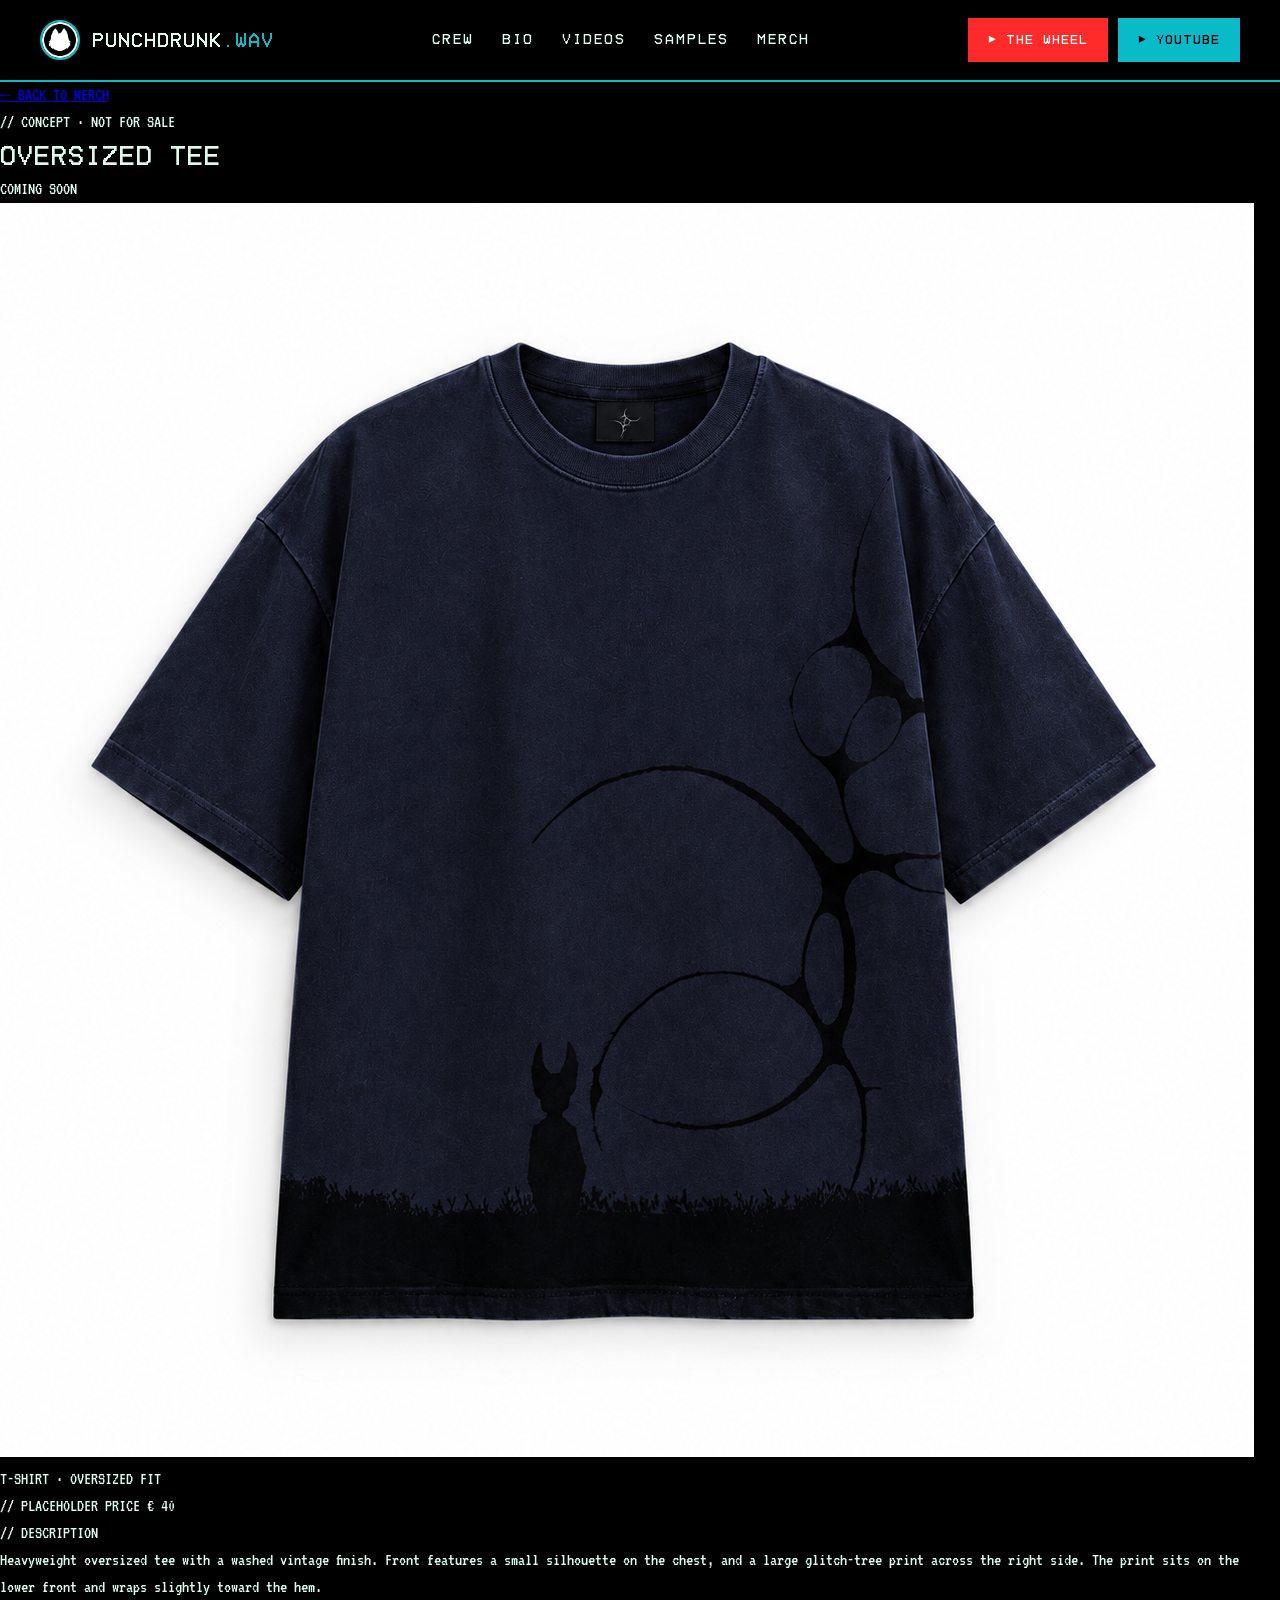
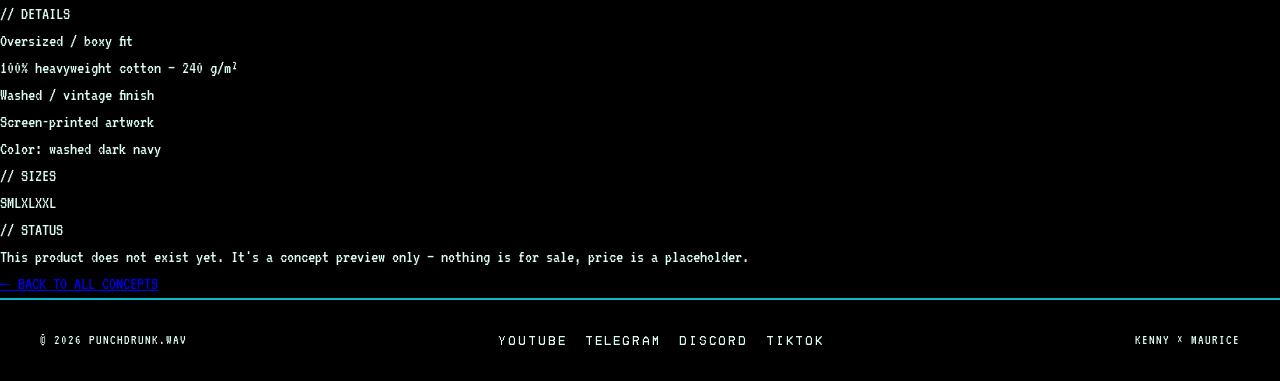
==== merch-1.html @ 46466e69 "Create merch-1.html" ====
<!DOCTYPE html>
<html lang="en">
<head>
<meta charset="UTF-8">
<meta name="viewport" content="width=device-width, initial-scale=1.0">
<title>OVERSIZED TEE — MERCH · PUNCHDRUNK.WAV</title>
<meta name="description" content="Concept preview — Oversized Tee. Coming soon.">
<link rel="icon" href="logo.png" type="image/png">
<link rel="preconnect" href="https://fonts.googleapis.com">
<link rel="preconnect" href="https://fonts.gstatic.com" crossorigin>
<link href="https://fonts.googleapis.com/css2?family=Press+Start+2P&family=VT323&display=swap" rel="stylesheet">
<link rel="stylesheet" href="style.css">
</head>
<body>

<header class="header">
  <div class="logo">
    <img src="logo.png" alt="PUNCHDRUNK.WAV" class="logo-img">
    <span class="logo-text">PUNCHDRUNK<span class="accent">.WAV</span></span>
  </div>
  <nav class="nav">
    <a href="index.html#crew">CREW</a>
    <a href="index.html#bio">BIO</a>
    <a href="index.html#videos">VIDEOS</a>
    <a href="samples.html">SAMPLES</a>
    <a href="merch.html">MERCH</a>
  </nav>
  <div class="header-cta">
    <a href="https://punchdrunkofc.github.io/punchdrunksite/" target="_blank" rel="noopener" class="cta-btn cta-btn-arg" title="you were not supposed to find this">▶ THE WHEEL</a>
    <a href="https://www.youtube.com/@PUNCHDRUNKwav/videos" target="_blank" rel="noopener" class="cta-btn">▶ YOUTUBE</a>
  </div>
</header>

<section class="product-hero">
  <div class="product-hero-inner">
    <a href="merch.html" class="product-back">← BACK TO MERCH</a>
    <div class="product-tag">// CONCEPT · NOT FOR SALE</div>
    <h1 class="product-title">OVERSIZED TEE</h1>
    <div class="product-status">COMING SOON</div>
  </div>
</section>

<section class="product-section">
  <div class="product-inner">
    <div class="product-gallery">
      <img src="shirt.png" alt="Oversized Tee" class="product-main-img">
    </div>

    <div class="product-meta">
      <div class="product-meta-cat">T-SHIRT · OVERSIZED FIT</div>

      <div class="product-price">
        <span class="product-price-label">// PLACEHOLDER PRICE</span>
        <span class="product-price-value">€ 40</span>
      </div>

      <div class="product-block">
        <div class="product-block-label">// DESCRIPTION</div>
        <p>
          Heavyweight oversized tee with a washed vintage finish. Front features a small
          silhouette on the chest, and a large glitch-tree print across the right side.
          The print sits on the lower front and wraps slightly toward the hem.
        </p>
      </div>

      <div class="product-block">
        <div class="product-block-label">// DETAILS</div>
        <ul class="product-list">
          <li>Oversized / boxy fit</li>
          <li>100% heavyweight cotton — 240 g/m²</li>
          <li>Washed / vintage finish</li>
          <li>Screen-printed artwork</li>
          <li>Color: washed dark navy</li>
        </ul>
      </div>

      <div class="product-block">
        <div class="product-block-label">// SIZES</div>
        <div class="product-sizes">
          <span>S</span><span>M</span><span>L</span><span>XL</span><span>XXL</span>
        </div>
      </div>

      <div class="product-block">
        <div class="product-block-label">// STATUS</div>
        <p class="product-warning">
          This product does not exist yet. It's a concept preview only —
          nothing is for sale, price is a placeholder.
        </p>
      </div>

      <a href="merch.html" class="product-cta">← BACK TO ALL CONCEPTS</a>
    </div>
  </div>
</section>

<footer class="footer">
  <div class="footer-inner">
    <div>© 2026 PUNCHDRUNK.WAV</div>
    <div class="footer-links">
      <a href="https://www.youtube.com/@PUNCHDRUNKwav/videos" target="_blank" rel="noopener">YOUTUBE</a>
      <a href="https://t.me/LONGTAILSTRAXX" target="_blank" rel="noopener">TELEGRAM</a>
      <a href="https://discord.com/invite/Pcs42mGGD7" target="_blank" rel="noopener">DISCORD</a>
      <a href="https://www.tiktok.com/@punchdrunk.wav" target="_blank" rel="noopener">TIKTOK</a>
    </div>
    <div>KENNY × MAURICE</div>
  </div>
</footer>

</body>
</html>
---- style.css ----
/* ================================================================
   PUNCHDRUNK.WAV — style
   Font: Home Video Bold
   Palette: чёрный фон + Strong Cyan / Electric Sapphire / Frozen Water
   ================================================================ */

@font-face {
  font-family: 'Home Video';
  src: url('HomeVideo-Bold.ttf') format('truetype');
  font-weight: bold;
  font-style: normal;
  font-display: swap;
}

:root {
  --bg:      #000000;
  --bg-2:    #050505;
  --panel:   #0a0a0a;

  --fg:      #D9FCED;
  --dim:     #1a1a1a;
  --muted:   #6a8bb8;

  --accent:  #09BBC8;
  --accent-2:#405FFA;
  --accent-3:#383664;

  --kenny:   #61ad73;
  --maurice: #ff7a1a;

  --arg:     #ff2a2a;
}

* { margin: 0; padding: 0; box-sizing: border-box; }
html { scroll-behavior: smooth; }

body {
  background: var(--bg);
  color: var(--fg);
  font-family: "VT323", "Courier New", monospace;
  font-size: 18px;
  line-height: 1.5;
  overflow-x: hidden;
}

h1, h2, h3,
.logo-text,
.btn,
.section-title,
.hero-char-name,
.crew-name,
.contact-icon,
.show-date,
.show-status,
.cta-btn,
.video-title,
.footer-links a,
.marquee-track {
  font-family: 'Home Video', "Courier New", monospace;
  letter-spacing: 1px;
  font-weight: bold;
}

/* ---------- HEADER ---------- */
.header {
  display: flex;
  justify-content: space-between;
  align-items: center;
  padding: 18px 40px;
  background: rgba(0, 0, 0, 0.95);
  border-bottom: 2px solid var(--accent);
  position: sticky;
  top: 0;
  z-index: 100;
  backdrop-filter: blur(8px);
}

.logo { display: flex; align-items: center; gap: 12px; font-size: 20px; }

.logo-img {
  width: 40px;
  height: 40px;
  display: block;
  border-radius: 50%;
  border: 2px solid var(--accent);
  transition: transform 0.3s ease, filter 0.3s ease, box-shadow 0.3s ease;
}

.logo:hover .logo-img {
  transform: rotate(-12deg) scale(1.08);
  box-shadow: 0 0 15px rgba(9, 187, 200, 0.7);
}

.logo-text { color: var(--fg); }
.logo-text .accent { color: var(--accent); }

.nav { display: flex; gap: 28px; font-family: 'Home Video', monospace; font-size: 14px; }

.nav a {
  color: var(--fg);
  text-decoration: none;
  letter-spacing: 2px;
  transition: color 0.2s;
}

.nav a:hover { color: var(--accent); }

/* ---------- HEADER CTA BUTTONS ---------- */
.header-cta {
  display: flex;
  gap: 10px;
  align-items: center;
}

.cta-btn {
  background: var(--accent);
  color: #000;
  padding: 10px 18px;
  text-decoration: none;
  font-size: 13px;
  letter-spacing: 1px;
  border: 2px solid var(--accent);
  transition: all 0.15s;
  white-space: nowrap;
}

.cta-btn:hover {
  background: transparent;
  color: var(--accent);
  box-shadow: 0 0 20px rgba(9, 187, 200, 0.6);
}

/* Кнопка THE WHEEL — красная, пульсирует */
.cta-btn-arg {
  background: var(--arg);
  color: #fff;
  border-color: var(--arg);
  animation: arg-pulse 3s ease-in-out infinite;
}

.cta-btn-arg:hover {
  background: transparent;
  color: var(--arg);
  box-shadow: 0 0 25px rgba(255, 42, 42, 0.85);
}

@keyframes arg-pulse {
  0%, 100% { box-shadow: 0 0 0 rgba(255, 42, 42, 0.0); }
  50%      { box-shadow: 0 0 18px rgba(255, 42, 42, 0.7); }
}

/* ---------- HERO ---------- */
.hero {
  padding: 70px 40px;
  background:
    radial-gradient(ellipse at 20% 50%, rgba(97, 173, 115, 0.10) 0%, transparent 50%),
    radial-gradient(ellipse at 80% 50%, rgba(255, 122, 26, 0.10) 0%, transparent 50%),
    radial-gradient(ellipse at 50% 50%, rgba(64, 95, 250, 0.15) 0%, transparent 70%),
    var(--bg);
}

.hero-inner {
  max-width: 1300px;
  margin: 0 auto;
  display: grid;
  grid-template-columns: 1fr 1.4fr 1fr;
  gap: 30px;
  align-items: center;
}

.hero-character {
  padding: 30px 20px;
  border: 2px solid var(--dim);
  text-align: center;
  transition: all 0.3s;
}

.hero-character.kenny {
  border-color: var(--kenny);
  box-shadow: 0 0 30px rgba(97, 173, 115, 0.25);
  background: rgba(97, 173, 115, 0.06);
}

.hero-character.maurice {
  border-color: var(--maurice);
  box-shadow: 0 0 30px rgba(255, 122, 26, 0.25);
  background: rgba(255, 122, 26, 0.06);
}

.hero-char-tag {
  font-family: "Press Start 2P", monospace;
  font-size: 10px;
  letter-spacing: 3px;
  margin-bottom: 14px;
}

.hero-character.kenny .hero-char-tag { color: var(--kenny); }
.hero-character.maurice .hero-char-tag { color: var(--maurice); }

.hero-char-name { font-size: 44px; line-height: 1; margin-bottom: 14px; }

.hero-character.kenny .hero-char-name {
  color: var(--kenny);
  text-shadow: 0 0 20px rgba(97, 173, 115, 0.6);
}

.hero-character.maurice .hero-char-name {
  color: var(--maurice);
  text-shadow: 0 0 20px rgba(255, 122, 26, 0.6);
}

.hero-char-desc { font-size: 13px; letter-spacing: 2px; color: var(--muted); }

.hero-center { text-align: center; }

.hero-tag {
  font-family: "Press Start 2P", monospace;
  font-size: 11px;
  color: var(--accent);
  margin-bottom: 18px;
  letter-spacing: 3px;
}

.hero-title {
  font-size: 84px;
  line-height: 0.95;
  color: var(--fg);
  margin-bottom: 12px;
  text-transform: uppercase;
}

.hero-sub {
  font-size: 20px;
  color: var(--accent-2);
  margin-bottom: 28px;
  letter-spacing: 3px;
  font-family: 'Home Video', monospace;
}

.hero-buttons {
  display: flex;
  gap: 12px;
  justify-content: center;
  margin-bottom: 28px;
  flex-wrap: wrap;
}

.btn {
  display: inline-block;
  padding: 14px 24px;
  font-size: 14px;
  letter-spacing: 2px;
  text-decoration: none;
  border: 2px solid;
  transition: all 0.15s;
  font-family: 'Home Video', monospace;
  cursor: pointer;
}

.btn-primary {
  background: var(--accent);
  color: #000;
  border-color: var(--accent);
}

.btn-primary:hover {
  background: transparent;
  color: var(--accent);
  box-shadow: 0 0 25px rgba(9, 187, 200, 0.7);
}

.btn-secondary {
  background: transparent;
  color: var(--fg);
  border-color: var(--accent-2);
}

.btn-secondary:hover {
  background: var(--accent-2);
  color: #000;
  box-shadow: 0 0 25px rgba(64, 95, 250, 0.6);
}

.hero-platforms {
  display: flex;
  gap: 14px;
  justify-content: center;
  flex-wrap: wrap;
  font-size: 12px;
  letter-spacing: 2px;
}

.hero-platforms span { color: var(--muted); }

.hero-platforms a {
  color: var(--accent);
  text-decoration: none;
  border-bottom: 1px dashed var(--accent);
  transition: all 0.2s;
}

.hero-platforms a:hover { color: var(--accent-2); border-bottom-color: var(--accent-2); }

/* ---------- GLITCH ---------- */
.glitch { position: relative; display: inline-block; }

.glitch::before,
.glitch::after {
  content: attr(data-text);
  position: absolute;
  left: 0; top: 0;
  width: 100%;
  overflow: hidden;
  pointer-events: none;
}

.glitch::before { color: var(--accent-2); animation: glitch-1 2s infinite linear alternate-reverse; z-index: -1; }
.glitch::after  { color: var(--accent);   animation: glitch-2 3s infinite linear alternate-reverse; z-index: -2; }

@keyframes glitch-1 {
  0%, 100% { transform: translate(0); }
  20% { transform: translate(-4px, 2px); }
  40% { transform: translate(-2px, -2px); }
  60% { transform: translate(4px, 2px); }
  80% { transform: translate(2px, -4px); }
}

@keyframes glitch-2 {
  0%, 100% { transform: translate(0); }
  25% { transform: translate(4px, -2px); }
  50% { transform: translate(-4px, 2px); }
  75% { transform: translate(2px, 4px); }
}

/* ---------- MARQUEE ---------- */
.marquee {
  background: var(--accent);
  color: #000;
  padding: 12px 0;
  overflow: hidden;
  white-space: nowrap;
  border-top: 2px solid var(--accent);
  border-bottom: 2px solid var(--accent);
}

.marquee-track {
  display: inline-block;
  animation: marquee 40s linear infinite;
  font-size: 20px;
  letter-spacing: 2px;
}

.marquee-track span { padding-right: 40px; }

@keyframes marquee {
  0% { transform: translateX(0); }
  100% { transform: translateX(-50%); }
}

/* ---------- SECTION ---------- */
.section { padding: 70px 40px; background: var(--bg); }
.section-dark { background: var(--bg-2); }
.section-inner { max-width: 1100px; margin: 0 auto; }

.section-tag {
  font-family: "Press Start 2P", monospace;
  font-size: 11px;
  color: var(--accent);
  margin-bottom: 14px;
  letter-spacing: 3px;
}

.section-title {
  font-size: 56px;
  color: var(--fg);
  margin-bottom: 44px;
  letter-spacing: -1px;
}

.section-title .accent { color: var(--accent); }

/* ---------- CREW ---------- */
.crew-grid { display: grid; grid-template-columns: 1fr 1fr; gap: 24px; }

.crew-card {
  border: 2px solid var(--dim);
  padding: 24px;
  display: flex;
  gap: 20px;
  align-items: flex-start;
  transition: all 0.3s;
  background: rgba(10, 10, 10, 0.6);
}

.crew-card.kenny { border-color: rgba(97, 173, 115, 0.5); }
.crew-card.maurice { border-color: rgba(255, 122, 26, 0.5); }

.crew-card.kenny:hover {
  border-color: var(--kenny);
  box-shadow: 0 0 30px rgba(97, 173, 115, 0.35);
  transform: translateY(-3px);
}

.crew-card.maurice:hover {
  border-color: var(--maurice);
  box-shadow: 0 0 30px rgba(255, 122, 26, 0.35);
  transform: translateY(-3px);
}

/* ---------- АВАТАРКИ ---------- */
.crew-avatar {
  width: 110px;
  height: 110px;
  flex-shrink: 0;
  border-radius: 50%;
  border: 3px solid;
  overflow: hidden;
  position: relative;
  background: #0a0a0a;
}

.kenny-avatar {
  border-color: var(--kenny);
  box-shadow: 0 0 25px rgba(97, 173, 115, 0.6);
}

.maurice-avatar {
  border-color: var(--maurice);
  box-shadow: 0 0 25px rgba(255, 122, 26, 0.6);
}

.crew-photo {
  position: absolute;
  top: 0;
  left: 0;
  width: 100%;
  height: 100%;
  object-fit: cover;
  display: block;
  pointer-events: none;
}

.crew-photo-kenny {
  object-position: 20% 20%;
  transform: scale(2.0);
  transform-origin: 20% 20%;
}

.crew-photo-maurice {
  object-position: 75% 15%;
  transform: scale(2.0);
  transform-origin: 75% 15%;
}

.crew-info { flex: 1; }

.crew-name { font-size: 32px; color: var(--fg); margin-bottom: 6px; }

.crew-role {
  font-family: "Press Start 2P", monospace;
  font-size: 9px;
  letter-spacing: 2px;
  color: var(--muted);
  margin-bottom: 14px;
}

.crew-card.kenny .crew-role { color: var(--kenny); }
.crew-card.maurice .crew-role { color: var(--maurice); }

.crew-bio { font-size: 16px; line-height: 1.6; color: #b8d8e8; margin-bottom: 16px; }

.crew-tags { display: flex; gap: 8px; flex-wrap: wrap; }

.tag {
  font-family: 'Home Video', monospace;
  font-size: 11px;
  letter-spacing: 1px;
  padding: 4px 10px;
  border: 1px solid;
}

.kenny-tag { color: var(--kenny); border-color: var(--kenny); background: rgba(97, 173, 115, 0.1); }
.maurice-tag { color: var(--maurice); border-color: var(--maurice); background: rgba(255, 122, 26, 0.1); }

/* ---------- BIO ---------- */
.bio-grid {
  display: grid;
  grid-template-columns: 2fr 1fr;
  gap: 40px;
  align-items: start;
}

.bio-text p {
  font-size: 18px;
  line-height: 1.7;
  color: #b8d8e8;
  margin-bottom: 18px;
}

.bio-lead {
  font-size: 22px !important;
  line-height: 1.5 !important;
  color: var(--fg) !important;
  border-left: 3px solid var(--accent);
  padding-left: 18px;
  margin-bottom: 26px !important;
}

.bio-lead strong {
  color: var(--accent);
  font-weight: normal;
}

.bio-text p strong {
  color: var(--accent-2);
  font-weight: normal;
}

.bio-link {
  color: var(--accent);
  text-decoration: none;
  border-bottom: 1px dashed var(--accent);
  transition: all 0.2s;
}

.bio-link:hover {
  color: var(--accent-2);
  border-bottom-color: var(--accent-2);
}

.bio-facts {
  display: flex;
  flex-direction: column;
  gap: 14px;
}

.bio-fact {
  border: 2px solid var(--dim);
  padding: 14px 18px;
  background: rgba(10, 10, 10, 0.6);
  transition: all 0.2s;
}

.bio-fact:hover {
  border-color: var(--accent);
  box-shadow: 0 0 20px rgba(9, 187, 200, 0.3);
}

.bio-fact-label {
  font-family: "Press Start 2P", monospace;
  font-size: 9px;
  letter-spacing: 2px;
  color: var(--accent);
  margin-bottom: 8px;
}

.bio-fact-value {
  font-family: 'Home Video', monospace;
  font-size: 15px;
  color: var(--fg);
  letter-spacing: 1px;
  line-height: 1.3;
}

@media (max-width: 900px) {
  .bio-grid {
    grid-template-columns: 1fr;
    gap: 28px;
  }
}

/* ---------- VIDEOS ---------- */
.videos {
  display: grid;
  grid-template-columns: repeat(auto-fit, minmax(300px, 1fr));
  gap: 22px;
}

.video-card {
  display: block;
  text-decoration: none;
  background: rgba(10, 10, 10, 0.6);
  border: 2px solid var(--dim);
  transition: all 0.25s;
  color: var(--fg);
  overflow: hidden;
  cursor: pointer;
}

.video-card:hover {
  border-color: var(--accent);
  box-shadow: 0 0 30px rgba(9, 187, 200, 0.5);
  transform: translateY(-4px);
}

.video-thumb {
  width: 100%;
  aspect-ratio: 16 / 9;
  background: #050505;
  display: flex;
  align-items: center;
  justify-content: center;
  position: relative;
  overflow: hidden;
}

.video-preview {
  position: absolute;
  inset: 0;
  width: 100%;
  height: 100%;
  object-fit: cover;
  display: block;
  transition: transform 0.4s ease, filter 0.4s ease;
  filter: brightness(0.75) saturate(1.1);
}

.video-card:hover .video-preview {
  transform: scale(1.06);
  filter: brightness(0.95) saturate(1.25);
}

.video-overlay {
  position: absolute;
  inset: 0;
  background:
    repeating-linear-gradient(
      0deg,
      rgba(0,0,0,0.15) 0px,
      rgba(0,0,0,0.15) 1px,
      transparent 1px,
      transparent 3px
    ),
    radial-gradient(circle at center, transparent 30%, rgba(0,0,0,0.55) 100%);
  pointer-events: none;
  z-index: 1;
}

.video-play {
  position: relative;
  z-index: 2;
  font-size: 56px;
  color: var(--accent);
  text-shadow: 0 0 25px var(--accent), 0 0 50px rgba(9, 187, 200, 0.6);
  transition: transform 0.25s;
}

.video-card:hover .video-play { transform: scale(1.2); }

.video-badge {
  position: absolute;
  top: 10px;
  left: 10px;
  background: var(--accent);
  color: #000;
  padding: 4px 10px;
  font-family: "Press Start 2P", monospace;
  font-size: 9px;
  z-index: 3;
}

.video-info { padding: 16px; }

.video-title { font-size: 18px; color: var(--fg); margin-bottom: 6px; }

.track-feat  { font-size: 12px; color: var(--accent-2); font-family: "VT323", monospace; }
.track-lyric { font-size: 12px; color: #ff2a2a;          font-family: "VT323", monospace; }

.video-meta { font-size: 12px; color: var(--muted); letter-spacing: 1px; }

/* ---------- SHOW MORE VIDEOS ---------- */
.videos-more {
  max-height: 0;
  overflow: hidden;
  opacity: 0;
  transition: max-height 0.7s ease, opacity 0.5s ease, margin-top 0.5s ease;
  margin-top: 0;
}

.videos-more.open {
  max-height: 4000px;
  opacity: 1;
  margin-top: 22px;
}

.videos-inner {
  display: grid;
  grid-template-columns: repeat(auto-fit, minmax(300px, 1fr));
  gap: 22px;
  padding-bottom: 4px;
}

.show-more-wrap {
  display: flex;
  justify-content: center;
  margin-top: 40px;
}

.show-more-btn {
  display: inline-flex;
  align-items: center;
  gap: 12px;
  padding: 16px 32px;
  background: transparent;
  color: var(--accent);
  border: 2px solid var(--accent);
  font-family: 'Home Video', monospace;
  font-size: 15px;
  letter-spacing: 3px;
  cursor: pointer;
  transition: all 0.2s ease;
  text-transform: uppercase;
}

.show-more-btn:hover {
  background: var(--accent);
  color: #000;
  box-shadow: 0 0 30px rgba(9, 187, 200, 0.6);
}

.show-more-btn .btn-arrow {
  display: inline-block;
  transition: transform 0.4s ease;
  font-size: 14px;
}

.show-more-btn.open .btn-arrow {
  transform: rotate(180deg);
}

@media (max-width: 600px) {
  .show-more-btn {
    font-size: 13px;
    padding: 14px 22px;
    letter-spacing: 2px;
  }
}

/* ---------- FOOTER ---------- */
.footer {
  background: #000000;
  color: var(--fg);
  padding: 30px 40px;
  border-top: 2px solid var(--accent);
}

.footer-inner {
  max-width: 1200px;
  margin: 0 auto;
  display: flex;
  justify-content: space-between;
  align-items: center;
  gap: 20px;
  flex-wrap: wrap;
  font-size: 14px;
  letter-spacing: 1px;
}

.footer-links { display: flex; gap: 18px; flex-wrap: wrap; }

.footer-links a {
  color: var(--fg);
  text-decoration: none;
  font-size: 12px;
  letter-spacing: 2px;
  transition: color 0.2s;
}

.footer-links a:hover { color: var(--accent); }

/* ---------- MOBILE ---------- */
@media (max-width: 900px) {
  .hero-inner { grid-template-columns: 1fr; text-align: center; }
  .hero-char-name { font-size: 36px; }
  .hero-title { font-size: 56px; }
  .crew-grid { grid-template-columns: 1fr; }
  .header { padding: 14px 20px; flex-wrap: wrap; gap: 12px; }
  .nav { gap: 16px; font-size: 12px; }
}

@media (max-width: 600px) {
  .header { padding: 12px 14px; flex-wrap: wrap; gap: 10px; }
  .nav { display: none; }
  .hero { padding: 40px 20px; }
  .hero-title { font-size: 40px; }
  .section { padding: 50px 20px; }
  .section-title { font-size: 36px; }
  .footer-inner { flex-direction: column; text-align: center; }
  .marquee-track { font-size: 16px; }

  .crew-avatar { width: 90px; height: 90px; }
  .logo-img { width: 34px; height: 34px; }

  .header-cta { gap: 6px; }
  .cta-btn {
    font-size: 11px;
    padding: 8px 12px;
    letter-spacing: 0.5px;
  }
}

/* ---------- VIDEO WINDOW (draggable + resizable) ---------- */
.video-window {
  position: fixed;
  bottom: 24px;
  right: 24px;
  width: 480px;
  height: 300px;
  min-width: 320px;
  min-height: 200px;
  max-width: calc(100vw - 20px);
  max-height: calc(100vh - 20px);
  background: #000;
  border: 2px solid var(--accent);
  box-shadow: 0 0 40px rgba(9, 187, 200, 0.5), 0 20px 60px rgba(0, 0, 0, 0.7);
  z-index: 500;
  display: none;
  flex-direction: column;
  overflow: hidden;
  user-select: none;
}

.video-window.open { display: flex; }

.video-window-bar {
  display: flex;
  align-items: center;
  justify-content: space-between;
  padding: 8px 12px;
  background: var(--accent);
  color: #000;
  cursor: grab;
  flex-shrink: 0;
  font-family: 'Home Video', monospace;
  font-size: 11px;
  letter-spacing: 2px;
  text-transform: uppercase;
}

.video-window-bar.dragging { cursor: grabbing; }

.video-window-title {
  overflow: hidden;
  white-space: nowrap;
  text-overflow: ellipsis;
  flex: 1;
  margin-right: 12px;
}

.video-window-close {
  width: 24px;
  height: 24px;
  background: #000;
  color: var(--accent);
  border: none;
  font-size: 13px;
  font-weight: bold;
  cursor: pointer;
  font-family: 'Home Video', monospace;
  transition: all 0.15s;
  line-height: 1;
  display: flex;
  align-items: center;
  justify-content: center;
  padding: 0;
  flex-shrink: 0;
}

.video-window-close:hover {
  background: var(--accent-2);
  color: #000;
}

.video-window-frame {
  flex: 1;
  width: 100%;
  background: #000;
  position: relative;
  overflow: hidden;
}

.video-window-frame iframe {
  width: 100%;
  height: 100%;
  border: 0;
  display: block;
}

.video-window-resize {
  position: absolute;
  bottom: 0;
  right: 0;
  width: 18px;
  height: 18px;
  cursor: nwse-resize;
  background:
    linear-gradient(135deg,
      transparent 0%,
      transparent 50%,
      var(--accent) 50%,
      var(--accent) 60%,
      transparent 60%,
      transparent 70%,
      var(--accent) 70%,
      var(--accent) 80%,
      transparent 80%
    );
  z-index: 10;
  opacity: 0.7;
  transition: opacity 0.2s;
}

.video-window-resize:hover { opacity: 1; }

@media (max-width: 700px) {
  .video-window {
    width: calc(100vw - 20px);
    height: 240px;
    right: 10px;
    bottom: 10px;
  }

  .video-window-bar { font-size: 10px; padding: 6px 10px; }
  .video-window-close { width: 22px; height: 22px; }
}

/* ---------- SAMPLES PAGE ---------- */
.hero-samples { padding: 70px 40px 60px; }

.hero-samples-desc {
  color: #b8d8e8;
  max-width: 640px;
  margin: 0 auto;
  font-size: 17px;
  line-height: 1.6;
}

/* ---------- SAMPLES NOTE ---------- */
.samples-note-section { padding: 0 40px 30px; }

.samples-note-box {
  border-left: 3px solid var(--accent);
  background: rgba(9, 187, 200, 0.06);
  padding: 20px 26px;
  max-width: 820px;
  margin: 0 auto;
}

.samples-note-tag {
  font-family: "Press Start 2P", monospace;
  font-size: 10px;
  color: var(--accent);
  letter-spacing: 3px;
  margin-bottom: 12px;
}

.samples-note-box p {
  font-size: 16px;
  line-height: 1.7;
  color: #b8d8e8;
  margin: 0;
}

.samples-note-box strong {
  color: var(--accent);
  font-weight: normal;
}

@media (max-width: 600px) {
  .samples-note-section { padding: 0 20px 20px; }
  .samples-note-box { padding: 16px 18px; }
  .samples-note-box p { font-size: 15px; }
}

.samples-grid {
  display: grid;
  grid-template-columns: repeat(auto-fit, minmax(280px, 1fr));
  gap: 24px;
}

.sample-card {
  display: flex;
  flex-direction: column;
  aspect-ratio: 1 / 1;
  text-decoration: none;
  color: #000;
  border: 2px solid #000;
  position: relative;
  overflow: hidden;
  transition: transform 0.25s ease, box-shadow 0.25s ease;
  padding: 22px;
}

.sample-card:hover {
  transform: translateY(-6px);
  box-shadow: 0 0 40px rgba(9, 187, 200, 0.6);
}

.sample-cyan      { background: #09BBC8; color: #000; }
.sample-sapphire  { background: #405FFA; color: #fff; border-color: #405FFA; }
.sample-kenny     { background: #61ad73; color: #000; border-color: #61ad73; }
.sample-maurice   { background: #ff7a1a; color: #000; border-color: #ff7a1a; }
.sample-indigo    { background: #383664; color: #fff; border-color: #383664; }

.sample-badge {
  position: absolute;
  top: 14px;
  right: 14px;
  background: #000;
  color: #09BBC8;
  font-family: "Press Start 2P", monospace;
  font-size: 9px;
  letter-spacing: 2px;
  padding: 5px 10px;
  z-index: 2;
}

.sample-body { margin-top: auto; margin-bottom: auto; }

.sample-title {
  font-family: 'Home Video', monospace;
  font-size: 24px;
  line-height: 1.1;
  letter-spacing: 1px;
  word-break: break-word;
  margin-bottom: 12px;
  text-transform: uppercase;
}

.sample-meta {
  font-family: "VT323", monospace;
  font-size: 14px;
  letter-spacing: 2px;
  opacity: 0.8;
}

.sample-download {
  font-family: 'Home Video', monospace;
  font-size: 13px;
  letter-spacing: 2px;
  border-top: 2px solid currentColor;
  padding-top: 12px;
  margin-top: 18px;
  transition: opacity 0.2s;
  opacity: 0.85;
}

.sample-card:hover .sample-download { opacity: 1; }

.sample-card::before {
  content: "";
  position: absolute;
  inset: 0;
  background: repeating-linear-gradient(
    0deg,
    rgba(0, 0, 0, 0.08) 0px,
    rgba(0, 0, 0, 0.08) 1px,
    transparent 1px,
    transparent 4px
  );
  pointer-events: none;
  opacity: 0.6;
  z-index: 1;
}

.sample-body,
.sample-download,
.sample-badge {
  position: relative;
  z-index: 2;
}

@media (max-width: 600px) {
  .sample-title { font-size: 20px; }
  .sample-meta { font-size: 12px; }
  .sample-download { font-size: 11px; letter-spacing: 1px; }
  .samples-grid { gap: 16px; }
}
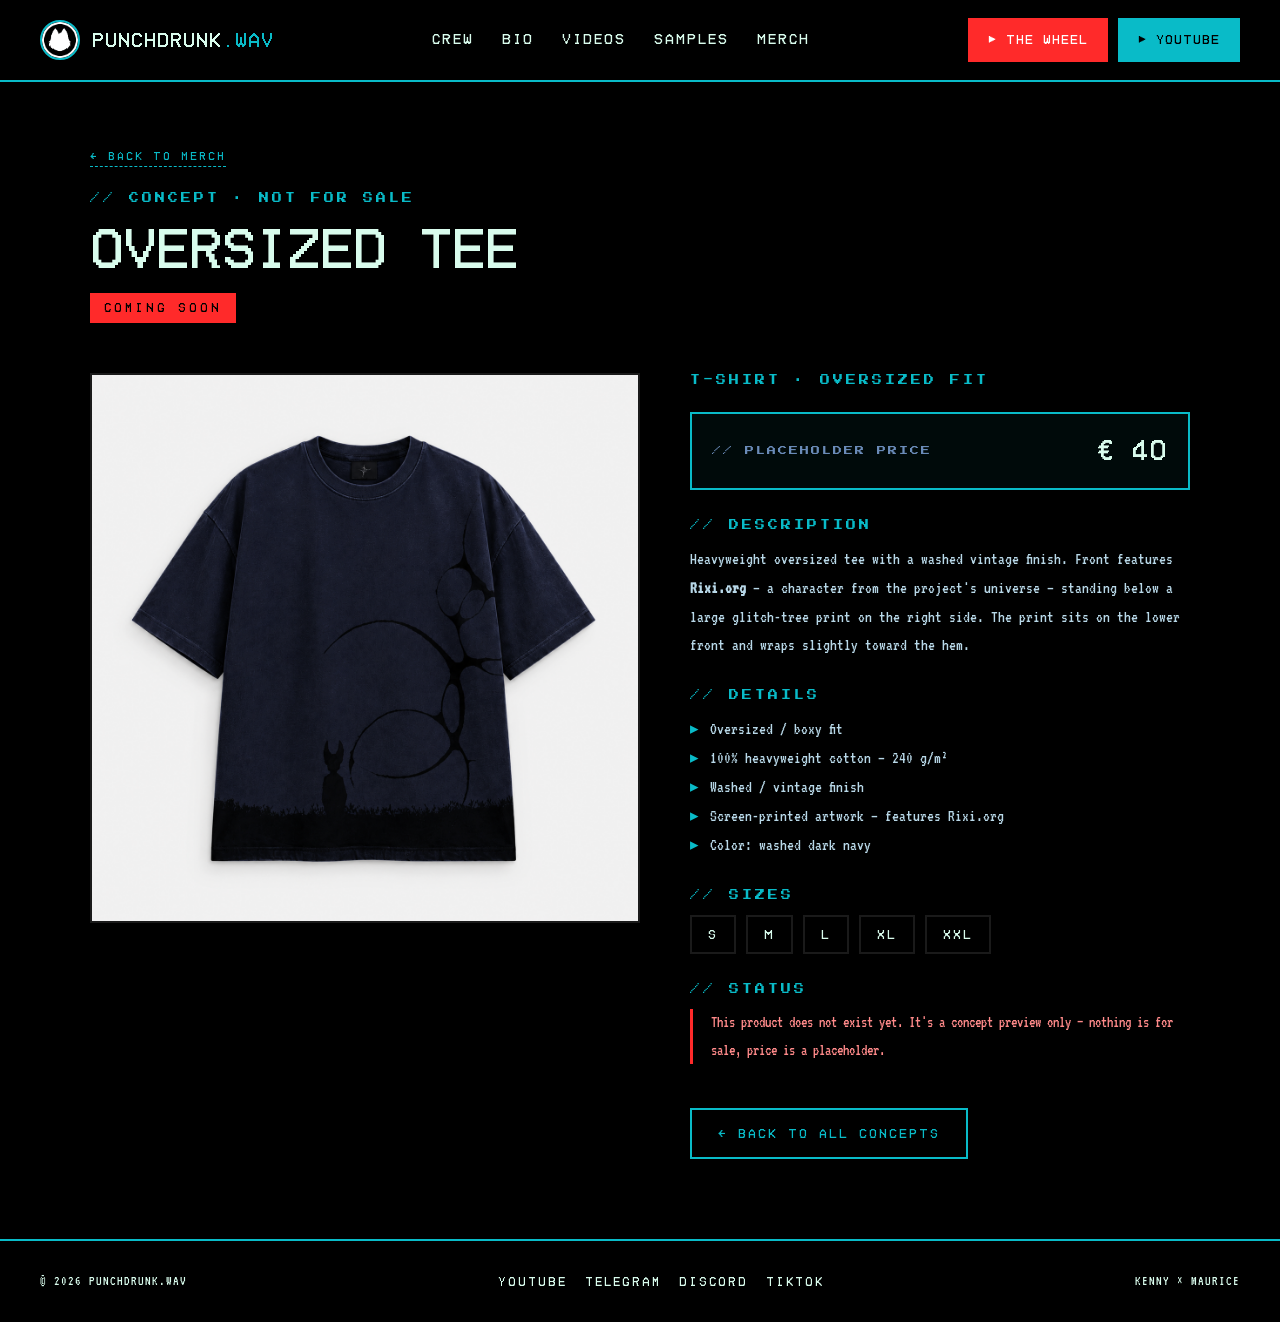
==== commit 445d5b5e: "Update merch-1.html" ====
--- a/merch-1.html
+++ b/merch-1.html
@@ -4,7 +4,7 @@
 <meta charset="UTF-8">
 <meta name="viewport" content="width=device-width, initial-scale=1.0">
 <title>OVERSIZED TEE — MERCH · PUNCHDRUNK.WAV</title>
-<meta name="description" content="Concept preview — Oversized Tee. Coming soon.">
+<meta name="description" content="Concept preview — Oversized Tee featuring Rixi.org. Coming soon.">
 <link rel="icon" href="logo.png" type="image/png">
 <link rel="preconnect" href="https://fonts.googleapis.com">
 <link rel="preconnect" href="https://fonts.gstatic.com" crossorigin>
@@ -57,9 +57,10 @@
       <div class="product-block">
         <div class="product-block-label">// DESCRIPTION</div>
         <p>
-          Heavyweight oversized tee with a washed vintage finish. Front features a small
-          silhouette on the chest, and a large glitch-tree print across the right side.
-          The print sits on the lower front and wraps slightly toward the hem.
+          Heavyweight oversized tee with a washed vintage finish. Front features
+          <strong>Rixi.org</strong> — a character from the project's universe — standing
+          below a large glitch-tree print on the right side. The print sits on the lower
+          front and wraps slightly toward the hem.
         </p>
       </div>
 
@@ -69,7 +70,7 @@
           <li>Oversized / boxy fit</li>
           <li>100% heavyweight cotton — 240 g/m²</li>
           <li>Washed / vintage finish</li>
-          <li>Screen-printed artwork</li>
+          <li>Screen-printed artwork — features Rixi.org</li>
           <li>Color: washed dark navy</li>
         </ul>
       </div>
--- a/style.css
+++ b/style.css
@@ -1076,3 +1076,326 @@
   .sample-download { font-size: 11px; letter-spacing: 1px; }
   .samples-grid { gap: 16px; }
 }
+/* ================================================================
+   MERCH — grid + product pages
+   ================================================================ */
+
+/* ---------- MERCH GRID ---------- */
+.merch-grid {
+  display: grid;
+  grid-template-columns: repeat(auto-fit, minmax(280px, 1fr));
+  gap: 24px;
+}
+
+.merch-card {
+  display: block;
+  text-decoration: none;
+  color: var(--fg);
+  background: rgba(10, 10, 10, 0.6);
+  border: 2px solid var(--dim);
+  overflow: hidden;
+  position: relative;
+  transition: transform 0.25s ease, border-color 0.25s ease, box-shadow 0.25s ease;
+}
+
+.merch-card:hover {
+  transform: translateY(-6px);
+  border-color: var(--accent);
+  box-shadow: 0 0 40px rgba(9, 187, 200, 0.5);
+}
+
+.merch-thumb {
+  width: 100%;
+  aspect-ratio: 1 / 1;
+  background: #0a0a0a;
+  overflow: hidden;
+  position: relative;
+  display: flex;
+  align-items: center;
+  justify-content: center;
+}
+
+.merch-thumb img {
+  width: 100%;
+  height: 100%;
+  object-fit: cover;
+  display: block;
+  transition: transform 0.5s ease, filter 0.4s ease;
+  filter: brightness(0.92) saturate(1.05);
+}
+
+.merch-card:hover .merch-thumb img {
+  transform: scale(1.05);
+  filter: brightness(1.05) saturate(1.2);
+}
+
+.merch-badge {
+  position: absolute;
+  top: 14px;
+  right: 14px;
+  background: #000;
+  color: var(--accent);
+  font-family: "Press Start 2P", monospace;
+  font-size: 9px;
+  letter-spacing: 2px;
+  padding: 5px 10px;
+  z-index: 2;
+}
+
+.merch-info {
+  padding: 16px 18px 20px;
+}
+
+.merch-cat {
+  font-family: "Press Start 2P", monospace;
+  font-size: 9px;
+  letter-spacing: 2px;
+  color: var(--accent);
+  margin-bottom: 10px;
+}
+
+.merch-name {
+  font-family: 'Home Video', monospace;
+  font-size: 17px;
+  line-height: 1.15;
+  letter-spacing: 1px;
+  margin-bottom: 10px;
+  text-transform: uppercase;
+}
+
+.merch-price {
+  font-family: 'Home Video', monospace;
+  font-size: 12px;
+  letter-spacing: 2px;
+  color: var(--muted);
+}
+
+/* ---------- PRODUCT PAGE ---------- */
+.product-hero {
+  padding: 60px 40px 20px;
+  background: var(--bg);
+}
+
+.product-hero-inner {
+  max-width: 1100px;
+  margin: 0 auto;
+}
+
+.product-back {
+  display: inline-block;
+  font-family: 'Home Video', monospace;
+  font-size: 11px;
+  letter-spacing: 2px;
+  color: var(--accent);
+  text-decoration: none;
+  margin-bottom: 24px;
+  border-bottom: 1px dashed var(--accent);
+  padding-bottom: 2px;
+  transition: all 0.2s;
+}
+
+.product-back:hover {
+  color: var(--accent-2);
+  border-bottom-color: var(--accent-2);
+}
+
+.product-tag {
+  font-family: "Press Start 2P", monospace;
+  font-size: 10px;
+  letter-spacing: 3px;
+  color: var(--accent);
+  margin-bottom: 14px;
+}
+
+.product-title {
+  font-family: 'Home Video', monospace;
+  font-size: 56px;
+  line-height: 1.05;
+  color: var(--fg);
+  letter-spacing: -1px;
+  margin-bottom: 14px;
+}
+
+.product-status {
+  display: inline-block;
+  font-family: 'Home Video', monospace;
+  font-size: 12px;
+  letter-spacing: 3px;
+  color: #000;
+  background: var(--arg);
+  padding: 6px 14px;
+}
+
+.product-section {
+  padding: 30px 40px 80px;
+  background: var(--bg);
+}
+
+.product-inner {
+  max-width: 1100px;
+  margin: 0 auto;
+  display: grid;
+  grid-template-columns: 1.1fr 1fr;
+  gap: 50px;
+  align-items: start;
+}
+
+.product-gallery {
+  border: 2px solid var(--dim);
+  background: #0a0a0a;
+  overflow: hidden;
+  position: sticky;
+  top: 100px;
+}
+
+.product-main-img {
+  width: 100%;
+  height: auto;
+  display: block;
+  filter: brightness(0.95) saturate(1.05);
+}
+
+.product-meta { flex: 1; }
+
+.product-meta-cat {
+  font-family: "Press Start 2P", monospace;
+  font-size: 10px;
+  letter-spacing: 3px;
+  color: var(--accent);
+  margin-bottom: 24px;
+}
+
+.product-price {
+  border: 2px solid var(--accent);
+  padding: 16px 20px;
+  margin-bottom: 28px;
+  display: flex;
+  justify-content: space-between;
+  align-items: center;
+  background: rgba(9, 187, 200, 0.05);
+}
+
+.product-price-label {
+  font-family: "Press Start 2P", monospace;
+  font-size: 9px;
+  letter-spacing: 2px;
+  color: var(--muted);
+}
+
+.product-price-value {
+  font-family: 'Home Video', monospace;
+  font-size: 28px;
+  color: var(--fg);
+  letter-spacing: 1px;
+}
+
+.product-block { margin-bottom: 28px; }
+
+.product-block-label {
+  font-family: "Press Start 2P", monospace;
+  font-size: 10px;
+  letter-spacing: 3px;
+  color: var(--accent);
+  margin-bottom: 12px;
+}
+
+.product-block p {
+  font-size: 17px;
+  line-height: 1.7;
+  color: #b8d8e8;
+}
+
+.product-list {
+  list-style: none;
+  padding: 0;
+  margin: 0;
+}
+
+.product-list li {
+  font-size: 17px;
+  line-height: 1.7;
+  color: #b8d8e8;
+  padding-left: 20px;
+  position: relative;
+}
+
+.product-list li::before {
+  content: "▸";
+  position: absolute;
+  left: 0;
+  color: var(--accent);
+}
+
+.product-sizes {
+  display: flex;
+  gap: 10px;
+  flex-wrap: wrap;
+}
+
+.product-sizes span {
+  display: inline-block;
+  border: 2px solid var(--dim);
+  padding: 8px 16px;
+  font-family: 'Home Video', monospace;
+  font-size: 13px;
+  letter-spacing: 2px;
+  color: var(--fg);
+  transition: all 0.2s;
+}
+
+.product-sizes span:hover {
+  border-color: var(--accent);
+  color: var(--accent);
+}
+
+.product-warning {
+  border-left: 3px solid var(--arg);
+  padding-left: 18px;
+  color: #ff8a8a !important;
+  font-size: 16px !important;
+}
+
+.product-cta {
+  display: inline-block;
+  font-family: 'Home Video', monospace;
+  font-size: 13px;
+  letter-spacing: 2px;
+  color: var(--accent);
+  text-decoration: none;
+  padding: 14px 26px;
+  border: 2px solid var(--accent);
+  transition: all 0.15s;
+  margin-top: 16px;
+  text-transform: uppercase;
+}
+
+.product-cta:hover {
+  background: var(--accent);
+  color: #000;
+  box-shadow: 0 0 25px rgba(9, 187, 200, 0.7);
+}
+
+/* ---------- MERCH MOBILE ---------- */
+@media (max-width: 900px) {
+  .product-inner {
+    grid-template-columns: 1fr;
+    gap: 30px;
+  }
+
+  .product-gallery { position: static; }
+
+  .product-title { font-size: 40px; }
+
+  .product-hero { padding: 40px 20px 16px; }
+  .product-section { padding: 24px 20px 60px; }
+}
+
+@media (max-width: 600px) {
+  .merch-grid { gap: 16px; }
+  .merch-info { padding: 14px 14px 18px; }
+  .merch-name { font-size: 15px; }
+
+  .product-title { font-size: 30px; }
+  .product-price-value { font-size: 22px; }
+  .product-price { padding: 14px 16px; }
+}
